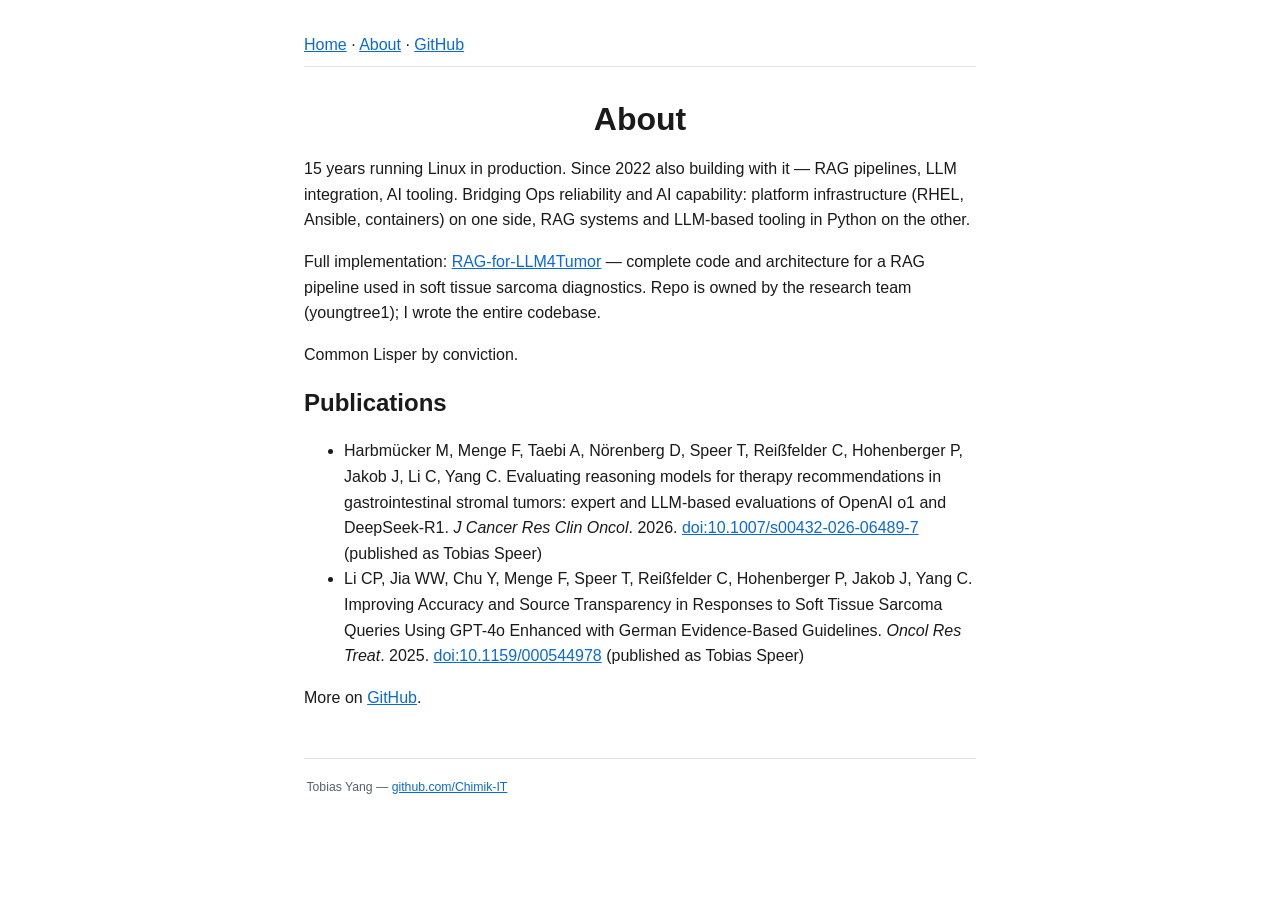
==== about.html @ 1f12d6f7 "Update display name to Tobias Yang Existing publication citations keep the CrossRef record as-is (na" ====
<?xml version="1.0" encoding="utf-8"?>
<!DOCTYPE html PUBLIC "-//W3C//DTD XHTML 1.0 Strict//EN"
"http://www.w3.org/TR/xhtml1/DTD/xhtml1-strict.dtd">
<html xmlns="http://www.w3.org/1999/xhtml" lang="en" xml:lang="en">
<head>
<!-- 2026-08-30 So. 15:56 -->
<meta http-equiv="Content-Type" content="text/html;charset=utf-8" />
<meta name="viewport" content="width=device-width, initial-scale=1" />
<title>About</title>
<meta name="author" content="Tobias Yang" />
<meta name="generator" content="Org Mode" />
<style type="text/css">
  #content { max-width: 60em; margin: auto; }
  .title  { text-align: center;
             margin-bottom: .2em; }
  .subtitle { text-align: center;
              font-size: medium;
              font-weight: bold;
              margin-top:0; }
  .todo   { font-family: monospace; color: red; }
  .done   { font-family: monospace; color: green; }
  .priority { font-family: monospace; color: orange; }
  .tag    { background-color: #eee; font-family: monospace;
            padding: 2px; font-size: 80%; font-weight: normal; }
  .timestamp { color: #bebebe; }
  .timestamp-kwd { color: #5f9ea0; }
  .org-right  { margin-left: auto; margin-right: 0px;  text-align: right; }
  .org-left   { margin-left: 0px;  margin-right: auto; text-align: left; }
  .org-center { margin-left: auto; margin-right: auto; text-align: center; }
  .underline { text-decoration: underline; }
  #postamble p, #preamble p { font-size: 90%; margin: .2em; }
  p.verse { margin-left: 3%; }
  pre {
    border: 1px solid #e6e6e6;
    border-radius: 3px;
    background-color: #f2f2f2;
    padding: 8pt;
    font-family: monospace;
    overflow: auto;
    margin: 1.2em;
  }
  pre.src {
    position: relative;
    overflow: auto;
  }
  pre.src:before {
    display: none;
    position: absolute;
    top: -8px;
    right: 12px;
    padding: 3px;
    color: #555;
    background-color: #f2f2f299;
  }
  pre.src:hover:before { display: inline; margin-top: 14px;}
  /* Languages per Org manual */
  pre.src-asymptote:before { content: 'Asymptote'; }
  pre.src-awk:before { content: 'Awk'; }
  pre.src-authinfo::before { content: 'Authinfo'; }
  pre.src-C:before { content: 'C'; }
  /* pre.src-C++ doesn't work in CSS */
  pre.src-clojure:before { content: 'Clojure'; }
  pre.src-css:before { content: 'CSS'; }
  pre.src-D:before { content: 'D'; }
  pre.src-ditaa:before { content: 'ditaa'; }
  pre.src-dot:before { content: 'Graphviz'; }
  pre.src-calc:before { content: 'Emacs Calc'; }
  pre.src-emacs-lisp:before { content: 'Emacs Lisp'; }
  pre.src-fortran:before { content: 'Fortran'; }
  pre.src-gnuplot:before { content: 'gnuplot'; }
  pre.src-haskell:before { content: 'Haskell'; }
  pre.src-hledger:before { content: 'hledger'; }
  pre.src-java:before { content: 'Java'; }
  pre.src-js:before { content: 'Javascript'; }
  pre.src-latex:before { content: 'LaTeX'; }
  pre.src-ledger:before { content: 'Ledger'; }
  pre.src-lisp:before { content: 'Lisp'; }
  pre.src-lilypond:before { content: 'Lilypond'; }
  pre.src-lua:before { content: 'Lua'; }
  pre.src-matlab:before { content: 'MATLAB'; }
  pre.src-mscgen:before { content: 'Mscgen'; }
  pre.src-ocaml:before { content: 'Objective Caml'; }
  pre.src-octave:before { content: 'Octave'; }
  pre.src-org:before { content: 'Org mode'; }
  pre.src-oz:before { content: 'OZ'; }
  pre.src-plantuml:before { content: 'Plantuml'; }
  pre.src-processing:before { content: 'Processing.js'; }
  pre.src-python:before { content: 'Python'; }
  pre.src-R:before { content: 'R'; }
  pre.src-ruby:before { content: 'Ruby'; }
  pre.src-sass:before { content: 'Sass'; }
  pre.src-scheme:before { content: 'Scheme'; }
  pre.src-screen:before { content: 'Gnu Screen'; }
  pre.src-sed:before { content: 'Sed'; }
  pre.src-sh:before { content: 'shell'; }
  pre.src-sql:before { content: 'SQL'; }
  pre.src-sqlite:before { content: 'SQLite'; }
  /* additional languages in org.el's org-babel-load-languages alist */
  pre.src-forth:before { content: 'Forth'; }
  pre.src-io:before { content: 'IO'; }
  pre.src-J:before { content: 'J'; }
  pre.src-makefile:before { content: 'Makefile'; }
  pre.src-maxima:before { content: 'Maxima'; }
  pre.src-perl:before { content: 'Perl'; }
  pre.src-picolisp:before { content: 'Pico Lisp'; }
  pre.src-scala:before { content: 'Scala'; }
  pre.src-shell:before { content: 'Shell Script'; }
  pre.src-ebnf2ps:before { content: 'ebfn2ps'; }
  /* additional language identifiers per "defun org-babel-execute"
       in ob-*.el */
  pre.src-cpp:before  { content: 'C++'; }
  pre.src-abc:before  { content: 'ABC'; }
  pre.src-coq:before  { content: 'Coq'; }
  pre.src-groovy:before  { content: 'Groovy'; }
  /* additional language identifiers from org-babel-shell-names in
     ob-shell.el: ob-shell is the only babel language using a lambda to put
     the execution function name together. */
  pre.src-bash:before  { content: 'bash'; }
  pre.src-csh:before  { content: 'csh'; }
  pre.src-ash:before  { content: 'ash'; }
  pre.src-dash:before  { content: 'dash'; }
  pre.src-ksh:before  { content: 'ksh'; }
  pre.src-mksh:before  { content: 'mksh'; }
  pre.src-posh:before  { content: 'posh'; }
  /* Additional Emacs modes also supported by the LaTeX listings package */
  pre.src-ada:before { content: 'Ada'; }
  pre.src-asm:before { content: 'Assembler'; }
  pre.src-caml:before { content: 'Caml'; }
  pre.src-delphi:before { content: 'Delphi'; }
  pre.src-html:before { content: 'HTML'; }
  pre.src-idl:before { content: 'IDL'; }
  pre.src-mercury:before { content: 'Mercury'; }
  pre.src-metapost:before { content: 'MetaPost'; }
  pre.src-modula-2:before { content: 'Modula-2'; }
  pre.src-pascal:before { content: 'Pascal'; }
  pre.src-ps:before { content: 'PostScript'; }
  pre.src-prolog:before { content: 'Prolog'; }
  pre.src-simula:before { content: 'Simula'; }
  pre.src-tcl:before { content: 'tcl'; }
  pre.src-tex:before { content: 'TeX'; }
  pre.src-plain-tex:before { content: 'Plain TeX'; }
  pre.src-verilog:before { content: 'Verilog'; }
  pre.src-vhdl:before { content: 'VHDL'; }
  pre.src-xml:before { content: 'XML'; }
  pre.src-nxml:before { content: 'XML'; }
  /* add a generic configuration mode; LaTeX export needs an additional
     (add-to-list 'org-latex-listings-langs '(conf " ")) in .emacs */
  pre.src-conf:before { content: 'Configuration File'; }

  table { border-collapse:collapse; }
  caption.t-above { caption-side: top; }
  caption.t-bottom { caption-side: bottom; }
  td, th { vertical-align:top;  }
  th.org-right  { text-align: center;  }
  th.org-left   { text-align: center;   }
  th.org-center { text-align: center; }
  td.org-right  { text-align: right;  }
  td.org-left   { text-align: left;   }
  td.org-center { text-align: center; }
  dt { font-weight: bold; }
  .footpara { display: inline; }
  .footdef  { margin-bottom: 1em; }
  .figure { padding: 1em; }
  .figure p { text-align: center; }
  .equation-container {
    display: table;
    text-align: center;
    width: 100%;
  }
  .equation {
    vertical-align: middle;
  }
  .equation-label {
    display: table-cell;
    text-align: right;
    vertical-align: middle;
  }
  .inlinetask {
    padding: 10px;
    border: 2px solid gray;
    margin: 10px;
    background: #ffffcc;
  }
  #org-div-home-and-up
   { text-align: right; font-size: 70%; white-space: nowrap; }
  textarea { overflow-x: auto; }
  .linenr { font-size: smaller }
  .code-highlighted { background-color: #ffff00; }
  .org-info-js_info-navigation { border-style: none; }
  #org-info-js_console-label
    { font-size: 10px; font-weight: bold; white-space: nowrap; }
  .org-info-js_search-highlight
    { background-color: #ffff00; color: #000000; font-weight: bold; }
  .org-svg { }
</style>
<link rel="stylesheet" href="static/css/style.css" type="text/css"/>
</head>
<body>
<div id="preamble" class="status">
<nav class="howto-nav"><a href="index.html">Home</a> · <a href="about.html">About</a> · <a href="https://github.com/Chimik-IT">GitHub</a></nav>
</div>
<div id="content" class="content">
<h1 class="title">About</h1>
<p>
15 years running Linux in production. Since 2022 also building with it —
RAG pipelines, LLM integration, AI tooling. Bridging Ops reliability and
AI capability: platform infrastructure (RHEL, Ansible, containers) on one
side, RAG systems and LLM-based tooling in Python on the other.
</p>

<p>
Full implementation: <a href="https://github.com/youngtree1/RAG-for-LLM4Tumor">RAG-for-LLM4Tumor</a> — complete code and architecture
for a RAG pipeline used in soft tissue sarcoma diagnostics. Repo is owned
by the research team (youngtree1); I wrote the entire codebase.
</p>

<p>
Common Lisper by conviction.
</p>
<div id="outline-container-orgf8c1958" class="outline-2">
<h2 id="orgf8c1958">Publications</h2>
<div class="outline-text-2" id="text-orgf8c1958">
<ul class="org-ul">
<li>Harbmücker M, Menge F, Taebi A, Nörenberg D, Speer T, Reißfelder C,
Hohenberger P, Jakob J, Li C, Yang C. Evaluating reasoning models for
therapy recommendations in gastrointestinal stromal tumors: expert and
LLM-based evaluations of OpenAI o1 and DeepSeek-R1. <i>J Cancer Res Clin
Oncol</i>. 2026. <a href="https://doi.org/10.1007/s00432-026-06489-7">doi:10.1007/s00432-026-06489-7</a> (published as Tobias
Speer)</li>

<li>Li CP, Jia WW, Chu Y, Menge F, Speer T, Reißfelder C, Hohenberger P,
Jakob J, Yang C. Improving Accuracy and Source Transparency in
Responses to Soft Tissue Sarcoma Queries Using GPT-4o Enhanced with
German Evidence-Based Guidelines. <i>Oncol Res Treat</i>. 2025.
<a href="https://doi.org/10.1159/000544978">doi:10.1159/000544978</a> (published as Tobias Speer)</li>
</ul>

<p>
More on <a href="https://github.com/Chimik-IT">GitHub</a>.
</p>
</div>
</div>
</div>
<div id="postamble" class="status">
<p>Tobias Yang — <a href="https://github.com/Chimik-IT">github.com/Chimik-IT</a></p>
</div>
</body>
</html>
---- static/css/style.css ----
body {
  max-width: 42rem;
  margin: 2rem auto;
  padding: 0 1rem;
  font-family: -apple-system, BlinkMacSystemFont, "Segoe UI", sans-serif;
  line-height: 1.6;
  color: #1a1a1a;
}

a { color: #0969da; }
a:hover { text-decoration: underline; }

pre, code {
  font-family: ui-monospace, "SF Mono", Menlo, monospace;
  font-size: 0.9em;
}

pre {
  background: #f6f8fa;
  padding: 0.8rem;
  overflow-x: auto;
  border-radius: 6px;
}

nav.howto-nav {
  margin-bottom: 2rem;
  padding-bottom: 0.5rem;
  border-bottom: 1px solid #e1e4e8;
}

#postamble {
  margin-top: 3rem;
  padding-top: 1rem;
  border-top: 1px solid #e1e4e8;
  font-size: 0.85em;
  color: #57606a;
}

h1, h2, h3 { line-height: 1.3; }

#content { margin-top: 1rem; }
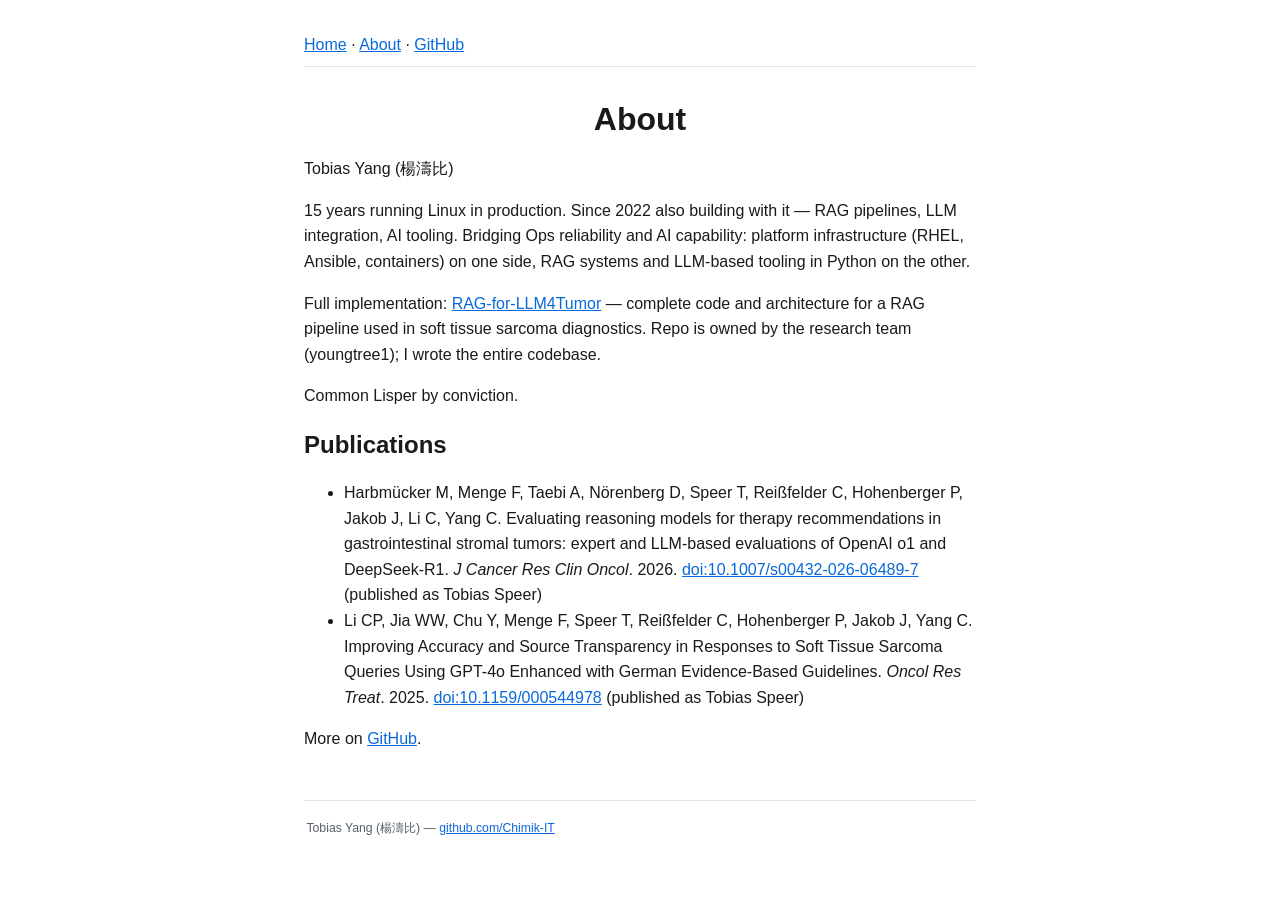
==== commit 3766e3a1: "Add Chinese name 楊濤比" ====
--- a/about.html
+++ b/about.html
@@ -3,7 +3,7 @@
 "http://www.w3.org/TR/xhtml1/DTD/xhtml1-strict.dtd">
 <html xmlns="http://www.w3.org/1999/xhtml" lang="en" xml:lang="en">
 <head>
-<!-- 2026-08-30 So. 15:56 -->
+<!-- 2026-08-30 So. 15:58 -->
 <meta http-equiv="Content-Type" content="text/html;charset=utf-8" />
 <meta name="viewport" content="width=device-width, initial-scale=1" />
 <title>About</title>
@@ -202,6 +202,10 @@
 <div id="content" class="content">
 <h1 class="title">About</h1>
 <p>
+Tobias Yang (楊濤比)
+</p>
+
+<p>
 15 years running Linux in production. Since 2022 also building with it —
 RAG pipelines, LLM integration, AI tooling. Bridging Ops reliability and
 AI capability: platform infrastructure (RHEL, Ansible, containers) on one
@@ -217,9 +221,9 @@
 <p>
 Common Lisper by conviction.
 </p>
-<div id="outline-container-orgf8c1958" class="outline-2">
-<h2 id="orgf8c1958">Publications</h2>
-<div class="outline-text-2" id="text-orgf8c1958">
+<div id="outline-container-org5333cc4" class="outline-2">
+<h2 id="org5333cc4">Publications</h2>
+<div class="outline-text-2" id="text-org5333cc4">
 <ul class="org-ul">
 <li>Harbmücker M, Menge F, Taebi A, Nörenberg D, Speer T, Reißfelder C,
 Hohenberger P, Jakob J, Li C, Yang C. Evaluating reasoning models for
@@ -242,7 +246,7 @@
 </div>
 </div>
 <div id="postamble" class="status">
-<p>Tobias Yang — <a href="https://github.com/Chimik-IT">github.com/Chimik-IT</a></p>
+<p>Tobias Yang (楊濤比) — <a href="https://github.com/Chimik-IT">github.com/Chimik-IT</a></p>
 </div>
 </body>
 </html>
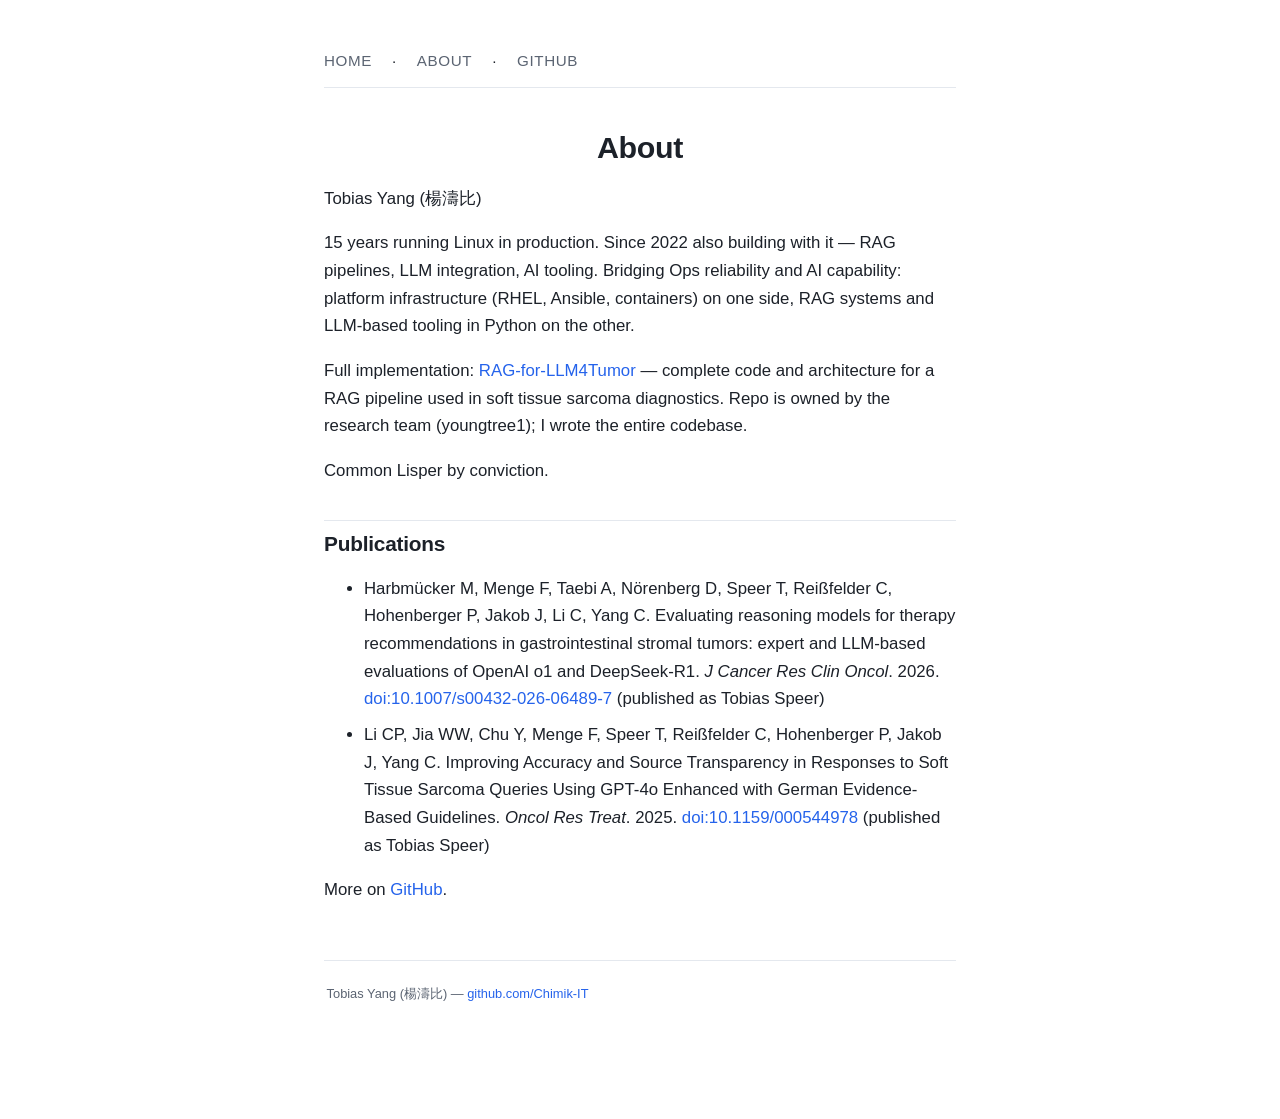
==== commit 09d2fffb: "Restyle site: dark mode, tighter typography, favicon, dated sitemap CSS moves to custom properties w" ====
--- a/about.html
+++ b/about.html
@@ -3,7 +3,7 @@
 "http://www.w3.org/TR/xhtml1/DTD/xhtml1-strict.dtd">
 <html xmlns="http://www.w3.org/1999/xhtml" lang="en" xml:lang="en">
 <head>
-<!-- 2026-08-30 So. 15:58 -->
+<!-- 2026-08-30 So. 16:02 -->
 <meta http-equiv="Content-Type" content="text/html;charset=utf-8" />
 <meta name="viewport" content="width=device-width, initial-scale=1" />
 <title>About</title>
@@ -193,7 +193,7 @@
     { background-color: #ffff00; color: #000000; font-weight: bold; }
   .org-svg { }
 </style>
-<link rel="stylesheet" href="static/css/style.css" type="text/css"/>
+<link rel="stylesheet" href="static/css/style.css" type="text/css"/><link rel="icon" href="data:image/svg+xml,%3Csvg xmlns='http://www.w3.org/2000/svg' viewBox='0 0 32 32'%3E%3Crect width='32' height='32' rx='7' fill='%232563eb'/%3E%3Ctext x='16' y='23' font-family='monospace' font-size='18' font-weight='bold' fill='white' text-anchor='middle'%3EC%3C/text%3E%3C/svg%3E"/>
 </head>
 <body>
 <div id="preamble" class="status">
@@ -221,9 +221,9 @@
 <p>
 Common Lisper by conviction.
 </p>
-<div id="outline-container-org5333cc4" class="outline-2">
-<h2 id="org5333cc4">Publications</h2>
-<div class="outline-text-2" id="text-org5333cc4">
+<div id="outline-container-org72b5da2" class="outline-2">
+<h2 id="org72b5da2">Publications</h2>
+<div class="outline-text-2" id="text-org72b5da2">
 <ul class="org-ul">
 <li>Harbmücker M, Menge F, Taebi A, Nörenberg D, Speer T, Reißfelder C,
 Hohenberger P, Jakob J, Li C, Yang C. Evaluating reasoning models for
--- a/static/css/style.css
+++ b/static/css/style.css
@@ -1,41 +1,117 @@
+:root {
+  --bg: #ffffff;
+  --fg: #1c2129;
+  --muted: #5b6472;
+  --border: #e4e8ee;
+  --accent: #2563eb;
+  --code-bg: #f4f6f9;
+}
+
+@media (prefers-color-scheme: dark) {
+  :root {
+    --bg: #14171c;
+    --fg: #e6e9ef;
+    --muted: #9aa4b2;
+    --border: #2a2f38;
+    --accent: #6ea8fe;
+    --code-bg: #1b1f26;
+  }
+}
+
+* { box-sizing: border-box; }
+
 body {
   max-width: 42rem;
-  margin: 2rem auto;
-  padding: 0 1rem;
+  margin: 3rem auto;
+  padding: 0 1.25rem 4rem;
   font-family: -apple-system, BlinkMacSystemFont, "Segoe UI", sans-serif;
-  line-height: 1.6;
-  color: #1a1a1a;
+  line-height: 1.65;
+  font-size: 1.05rem;
+  color: var(--fg);
+  background: var(--bg);
 }
 
-a { color: #0969da; }
+a { color: var(--accent); text-decoration: none; }
 a:hover { text-decoration: underline; }
+
+h1, h2, h3 {
+  line-height: 1.3;
+  letter-spacing: -0.01em;
+}
+
+h1.title {
+  font-size: 1.9rem;
+  margin-bottom: 0.3rem;
+}
+
+h2 {
+  font-size: 1.3rem;
+  margin-top: 2.2rem;
+  padding-top: 0.6rem;
+  border-top: 1px solid var(--border);
+}
 
 pre, code {
   font-family: ui-monospace, "SF Mono", Menlo, monospace;
-  font-size: 0.9em;
+  font-size: 0.88em;
 }
 
 pre {
-  background: #f6f8fa;
-  padding: 0.8rem;
+  background: var(--code-bg);
+  border: 1px solid var(--border);
+  padding: 0.9rem 1rem;
   overflow-x: auto;
-  border-radius: 6px;
+  border-radius: 8px;
 }
 
-nav.howto-nav {
-  margin-bottom: 2rem;
-  padding-bottom: 0.5rem;
-  border-bottom: 1px solid #e1e4e8;
+code {
+  background: var(--code-bg);
+  padding: 0.1em 0.35em;
+  border-radius: 4px;
 }
 
-#postamble {
-  margin-top: 3rem;
-  padding-top: 1rem;
-  border-top: 1px solid #e1e4e8;
-  font-size: 0.85em;
-  color: #57606a;
+pre code { background: none; padding: 0; }
+
+nav.howto-nav {
+  display: flex;
+  gap: 1.25rem;
+  margin-bottom: 2.5rem;
+  padding-bottom: 0.9rem;
+  border-bottom: 1px solid var(--border);
+  font-size: 0.95rem;
+  text-transform: uppercase;
+  letter-spacing: 0.04em;
 }
 
-h1, h2, h3 { line-height: 1.3; }
+nav.howto-nav a { color: var(--muted); }
+nav.howto-nav a:hover { color: var(--accent); text-decoration: none; }
+
+#postamble {
+  margin-top: 3.5rem;
+  padding-top: 1.2rem;
+  border-top: 1px solid var(--border);
+  font-size: 0.85em;
+  color: var(--muted);
+}
 
 #content { margin-top: 1rem; }
+
+#table-of-contents {
+  background: var(--code-bg);
+  border: 1px solid var(--border);
+  border-radius: 8px;
+  padding: 0.9rem 1.4rem;
+  margin: 1.5rem 0 2rem;
+  font-size: 0.92rem;
+}
+
+#table-of-contents ul { margin: 0.3rem 0; }
+
+ul.org-ul li { margin: 0.5rem 0; }
+
+blockquote {
+  border-left: 3px solid var(--accent);
+  margin-left: 0;
+  padding-left: 1rem;
+  color: var(--muted);
+}
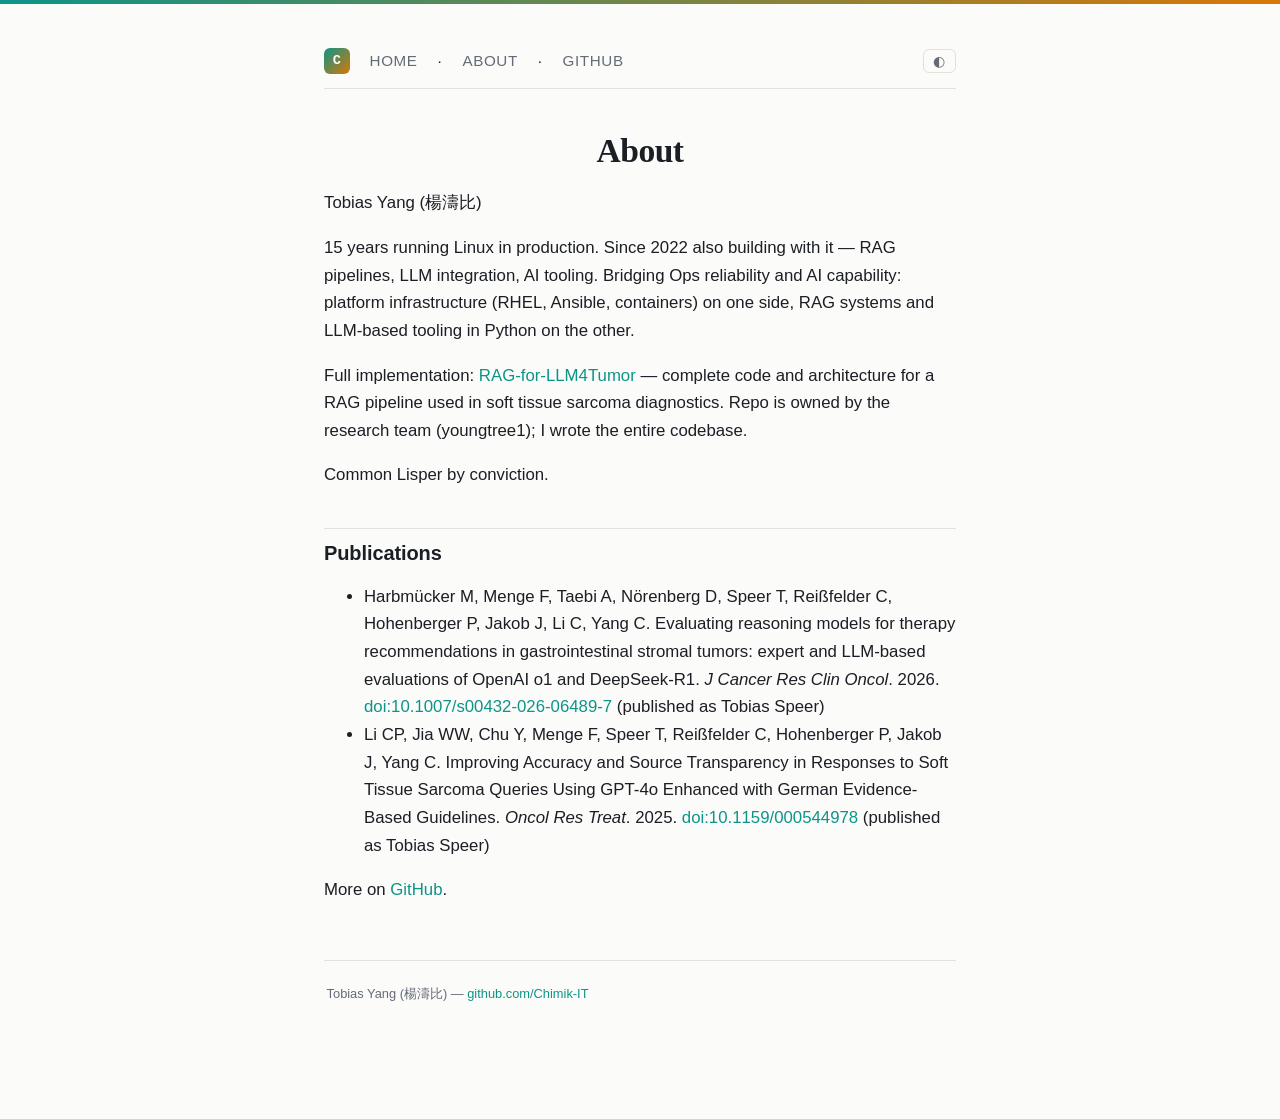
==== commit 6fdb714e: "Manual dark-mode toggle + heavier restyle Toggle button in nav overrides prefers-color-scheme via da" ====
--- a/about.html
+++ b/about.html
@@ -3,7 +3,7 @@
 "http://www.w3.org/TR/xhtml1/DTD/xhtml1-strict.dtd">
 <html xmlns="http://www.w3.org/1999/xhtml" lang="en" xml:lang="en">
 <head>
-<!-- 2026-08-30 So. 16:02 -->
+<!-- 2026-08-30 So. 16:09 -->
 <meta http-equiv="Content-Type" content="text/html;charset=utf-8" />
 <meta name="viewport" content="width=device-width, initial-scale=1" />
 <title>About</title>
@@ -193,11 +193,11 @@
     { background-color: #ffff00; color: #000000; font-weight: bold; }
   .org-svg { }
 </style>
-<link rel="stylesheet" href="static/css/style.css" type="text/css"/><link rel="icon" href="data:image/svg+xml,%3Csvg xmlns='http://www.w3.org/2000/svg' viewBox='0 0 32 32'%3E%3Crect width='32' height='32' rx='7' fill='%232563eb'/%3E%3Ctext x='16' y='23' font-family='monospace' font-size='18' font-weight='bold' fill='white' text-anchor='middle'%3EC%3C/text%3E%3C/svg%3E"/>
+<link rel="stylesheet" href="static/css/style.css" type="text/css"/><link rel="icon" href="data:image/svg+xml,%3Csvg xmlns='http://www.w3.org/2000/svg' viewBox='0 0 32 32'%3E%3Crect width='32' height='32' rx='7' fill='%232563eb'/%3E%3Ctext x='16' y='23' font-family='monospace' font-size='18' font-weight='bold' fill='white' text-anchor='middle'%3EC%3C/text%3E%3C/svg%3E"/><script>(function(){var t=localStorage.getItem('theme');if(t)document.documentElement.setAttribute('data-theme',t);})();</script>
 </head>
 <body>
 <div id="preamble" class="status">
-<nav class="howto-nav"><a href="index.html">Home</a> · <a href="about.html">About</a> · <a href="https://github.com/Chimik-IT">GitHub</a></nav>
+<nav class="howto-nav"><a href="index.html" class="logo">C</a><a href="index.html">Home</a> · <a href="about.html">About</a> · <a href="https://github.com/Chimik-IT">GitHub</a><button id="theme-toggle" aria-label="Toggle color theme">◐</button></nav>
 </div>
 <div id="content" class="content">
 <h1 class="title">About</h1>
@@ -221,9 +221,9 @@
 <p>
 Common Lisper by conviction.
 </p>
-<div id="outline-container-org72b5da2" class="outline-2">
-<h2 id="org72b5da2">Publications</h2>
-<div class="outline-text-2" id="text-org72b5da2">
+<div id="outline-container-org6b0e96e" class="outline-2">
+<h2 id="org6b0e96e">Publications</h2>
+<div class="outline-text-2" id="text-org6b0e96e">
 <ul class="org-ul">
 <li>Harbmücker M, Menge F, Taebi A, Nörenberg D, Speer T, Reißfelder C,
 Hohenberger P, Jakob J, Li C, Yang C. Evaluating reasoning models for
@@ -246,7 +246,7 @@
 </div>
 </div>
 <div id="postamble" class="status">
-<p>Tobias Yang (楊濤比) — <a href="https://github.com/Chimik-IT">github.com/Chimik-IT</a></p>
+<p>Tobias Yang (楊濤比) — <a href="https://github.com/Chimik-IT">github.com/Chimik-IT</a></p><script>(function(){var b=document.getElementById('theme-toggle');if(!b)return;function apply(t){document.documentElement.setAttribute('data-theme',t);}b.addEventListener('click',function(){var sys=window.matchMedia('(prefers-color-scheme: dark)').matches?'dark':'light';var now=document.documentElement.getAttribute('data-theme')||sys;var next=now==='dark'?'light':'dark';apply(next);localStorage.setItem('theme',next);});})();</script>
 </div>
 </body>
 </html>
--- a/static/css/style.css
+++ b/static/css/style.css
@@ -1,24 +1,38 @@
 :root {
-  --bg: #ffffff;
-  --fg: #1c2129;
-  --muted: #5b6472;
-  --border: #e4e8ee;
-  --accent: #2563eb;
-  --code-bg: #f4f6f9;
+  --bg: #fbfbf9;
+  --fg: #1b1e24;
+  --muted: #656b76;
+  --border: #e3e1db;
+  --accent: #0d9488;
+  --accent-2: #d97706;
+  --code-bg: #f2f1ec;
 }
 
 @media (prefers-color-scheme: dark) {
-  :root {
-    --bg: #14171c;
-    --fg: #e6e9ef;
-    --muted: #9aa4b2;
-    --border: #2a2f38;
-    --accent: #6ea8fe;
-    --code-bg: #1b1f26;
+  :root:not([data-theme="light"]) {
+    --bg: #14161a;
+    --fg: #e8e6e1;
+    --muted: #96938c;
+    --border: #292c31;
+    --accent: #2dd4bf;
+    --accent-2: #fbbf24;
+    --code-bg: #1b1e23;
   }
 }
 
+:root[data-theme="dark"] {
+  --bg: #14161a;
+  --fg: #e8e6e1;
+  --muted: #96938c;
+  --border: #292c31;
+  --accent: #2dd4bf;
+  --accent-2: #fbbf24;
+  --code-bg: #1b1e23;
+}
+
 * { box-sizing: border-box; }
+
+html { scroll-behavior: smooth; }
 
 body {
   max-width: 42rem;
@@ -29,26 +43,42 @@
   font-size: 1.05rem;
   color: var(--fg);
   background: var(--bg);
-}
+  transition: background-color .2s ease, color .2s ease;
+}
+
+body::before {
+  content: "";
+  position: fixed;
+  top: 0; left: 0; right: 0;
+  height: 4px;
+  background: linear-gradient(90deg, var(--accent), var(--accent-2));
+}
+
+::selection { background: var(--accent); color: var(--bg); }
 
 a { color: var(--accent); text-decoration: none; }
 a:hover { text-decoration: underline; }
 
-h1, h2, h3 {
-  line-height: 1.3;
-  letter-spacing: -0.01em;
-}
+a:focus-visible, button:focus-visible {
+  outline: 2px solid var(--accent);
+  outline-offset: 2px;
+}
+
+h1, h2, h3 { line-height: 1.3; }
 
 h1.title {
-  font-size: 1.9rem;
+  font-family: ui-serif, Georgia, "Iowan Old Style", serif;
+  font-size: 2.1rem;
+  letter-spacing: -0.015em;
   margin-bottom: 0.3rem;
 }
 
 h2 {
-  font-size: 1.3rem;
-  margin-top: 2.2rem;
-  padding-top: 0.6rem;
+  font-size: 1.25rem;
+  margin-top: 2.4rem;
+  padding-top: 0.7rem;
   border-top: 1px solid var(--border);
+  letter-spacing: -0.005em;
 }
 
 pre, code {
@@ -59,9 +89,10 @@
 pre {
   background: var(--code-bg);
   border: 1px solid var(--border);
+  border-left: 3px solid var(--accent);
   padding: 0.9rem 1rem;
   overflow-x: auto;
-  border-radius: 8px;
+  border-radius: 6px;
 }
 
 code {
@@ -74,8 +105,9 @@
 
 nav.howto-nav {
   display: flex;
+  align-items: center;
   gap: 1.25rem;
-  margin-bottom: 2.5rem;
+  margin: 1rem 0 2.5rem;
   padding-bottom: 0.9rem;
   border-bottom: 1px solid var(--border);
   font-size: 0.95rem;
@@ -85,6 +117,38 @@
 
 nav.howto-nav a { color: var(--muted); }
 nav.howto-nav a:hover { color: var(--accent); text-decoration: none; }
+
+.logo {
+  display: inline-flex;
+  align-items: center;
+  justify-content: center;
+  width: 1.6rem;
+  height: 1.6rem;
+  border-radius: 6px;
+  background: linear-gradient(135deg, var(--accent), var(--accent-2));
+  color: #fff !important;
+  font-family: ui-monospace, monospace;
+  font-weight: 700;
+  font-size: 0.85rem;
+  text-transform: none;
+  letter-spacing: normal;
+}
+
+#theme-toggle {
+  margin-left: auto;
+  background: none;
+  border: 1px solid var(--border);
+  border-radius: 6px;
+  color: var(--muted);
+  font-size: 0.85rem;
+  text-transform: none;
+  letter-spacing: normal;
+  padding: 0.2rem 0.6rem;
+  cursor: pointer;
+  font-family: inherit;
+}
+
+#theme-toggle:hover { color: var(--accent); border-color: var(--accent); }
 
 #postamble {
   margin-top: 3.5rem;
@@ -107,7 +171,26 @@
 
 #table-of-contents ul { margin: 0.3rem 0; }
 
-ul.org-ul li { margin: 0.5rem 0; }
+#content > ul.org-ul {
+  list-style: none;
+  padding: 0;
+}
+
+#content > ul.org-ul > li {
+  padding: 0.9rem 1.1rem;
+  margin: 0.6rem 0;
+  border: 1px solid var(--border);
+  border-radius: 10px;
+  transition: transform .15s ease, border-color .15s ease, background-color .15s ease;
+}
+
+#content > ul.org-ul > li:hover {
+  border-color: var(--accent);
+  background: var(--code-bg);
+  transform: translateX(4px);
+}
+
+#content > ul.org-ul > li a { font-weight: 600; text-decoration: none; }
 
 blockquote {
   border-left: 3px solid var(--accent);
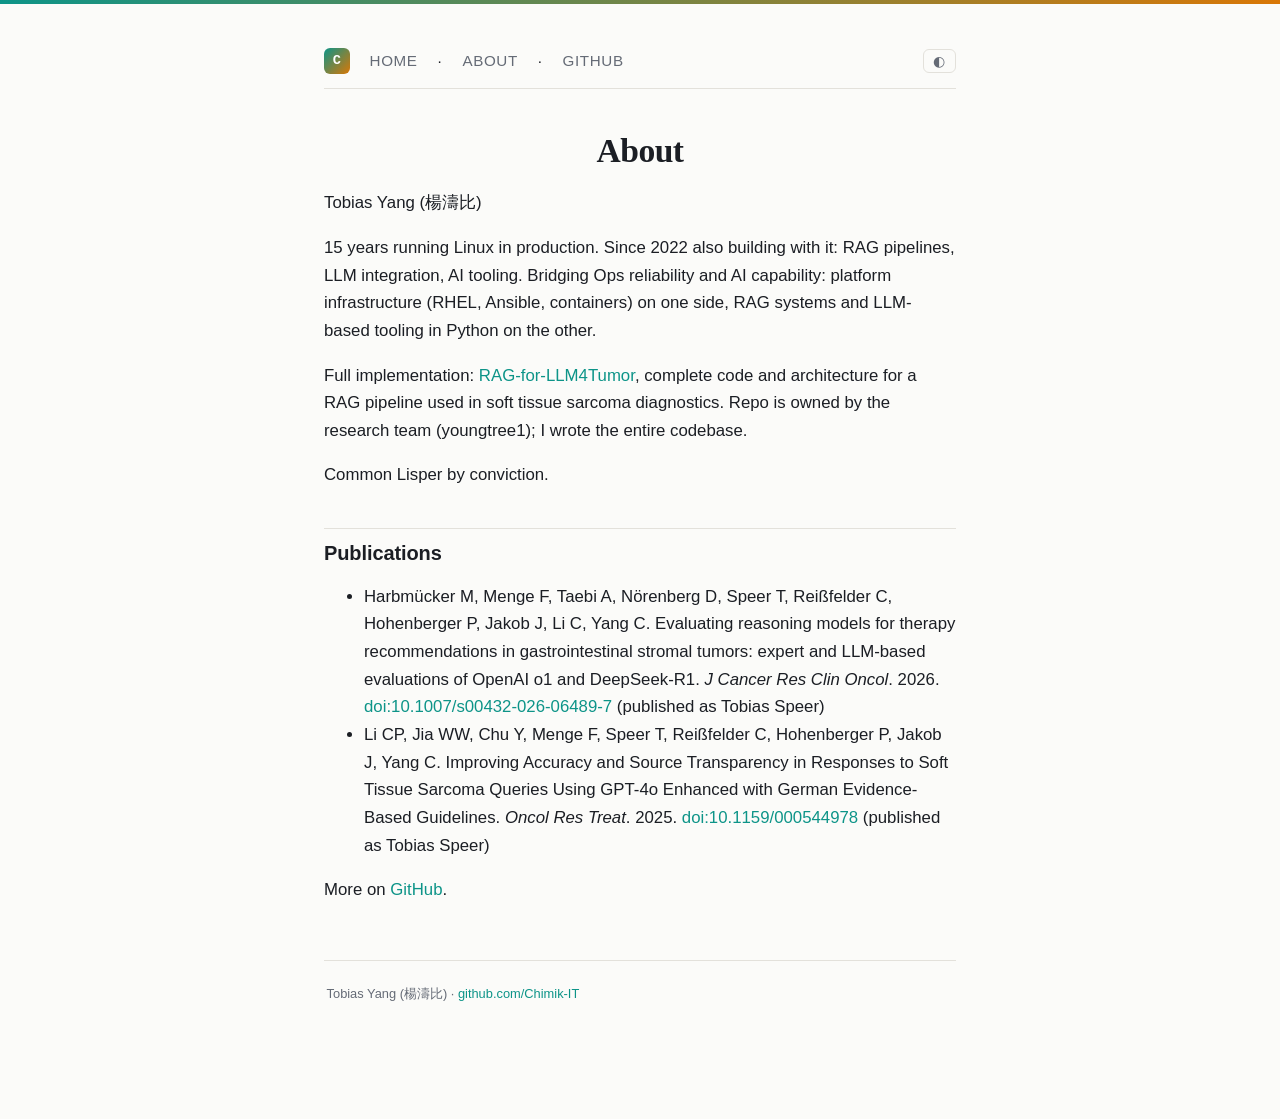
==== commit af0ac6a8: "Remove em dashes from all copy" ====
--- a/about.html
+++ b/about.html
@@ -3,7 +3,7 @@
 "http://www.w3.org/TR/xhtml1/DTD/xhtml1-strict.dtd">
 <html xmlns="http://www.w3.org/1999/xhtml" lang="en" xml:lang="en">
 <head>
-<!-- 2026-08-30 So. 16:09 -->
+<!-- 2026-08-30 So. 16:12 -->
 <meta http-equiv="Content-Type" content="text/html;charset=utf-8" />
 <meta name="viewport" content="width=device-width, initial-scale=1" />
 <title>About</title>
@@ -206,14 +206,14 @@
 </p>
 
 <p>
-15 years running Linux in production. Since 2022 also building with it —
+15 years running Linux in production. Since 2022 also building with it:
 RAG pipelines, LLM integration, AI tooling. Bridging Ops reliability and
 AI capability: platform infrastructure (RHEL, Ansible, containers) on one
 side, RAG systems and LLM-based tooling in Python on the other.
 </p>
 
 <p>
-Full implementation: <a href="https://github.com/youngtree1/RAG-for-LLM4Tumor">RAG-for-LLM4Tumor</a> — complete code and architecture
+Full implementation: <a href="https://github.com/youngtree1/RAG-for-LLM4Tumor">RAG-for-LLM4Tumor</a>, complete code and architecture
 for a RAG pipeline used in soft tissue sarcoma diagnostics. Repo is owned
 by the research team (youngtree1); I wrote the entire codebase.
 </p>
@@ -221,9 +221,9 @@
 <p>
 Common Lisper by conviction.
 </p>
-<div id="outline-container-org6b0e96e" class="outline-2">
-<h2 id="org6b0e96e">Publications</h2>
-<div class="outline-text-2" id="text-org6b0e96e">
+<div id="outline-container-org84e657e" class="outline-2">
+<h2 id="org84e657e">Publications</h2>
+<div class="outline-text-2" id="text-org84e657e">
 <ul class="org-ul">
 <li>Harbmücker M, Menge F, Taebi A, Nörenberg D, Speer T, Reißfelder C,
 Hohenberger P, Jakob J, Li C, Yang C. Evaluating reasoning models for
@@ -246,7 +246,7 @@
 </div>
 </div>
 <div id="postamble" class="status">
-<p>Tobias Yang (楊濤比) — <a href="https://github.com/Chimik-IT">github.com/Chimik-IT</a></p><script>(function(){var b=document.getElementById('theme-toggle');if(!b)return;function apply(t){document.documentElement.setAttribute('data-theme',t);}b.addEventListener('click',function(){var sys=window.matchMedia('(prefers-color-scheme: dark)').matches?'dark':'light';var now=document.documentElement.getAttribute('data-theme')||sys;var next=now==='dark'?'light':'dark';apply(next);localStorage.setItem('theme',next);});})();</script>
+<p>Tobias Yang (楊濤比) · <a href="https://github.com/Chimik-IT">github.com/Chimik-IT</a></p><script>(function(){var b=document.getElementById('theme-toggle');if(!b)return;function apply(t){document.documentElement.setAttribute('data-theme',t);}b.addEventListener('click',function(){var sys=window.matchMedia('(prefers-color-scheme: dark)').matches?'dark':'light';var now=document.documentElement.getAttribute('data-theme')||sys;var next=now==='dark'?'light':'dark';apply(next);localStorage.setItem('theme',next);});})();</script>
 </div>
 </body>
 </html>
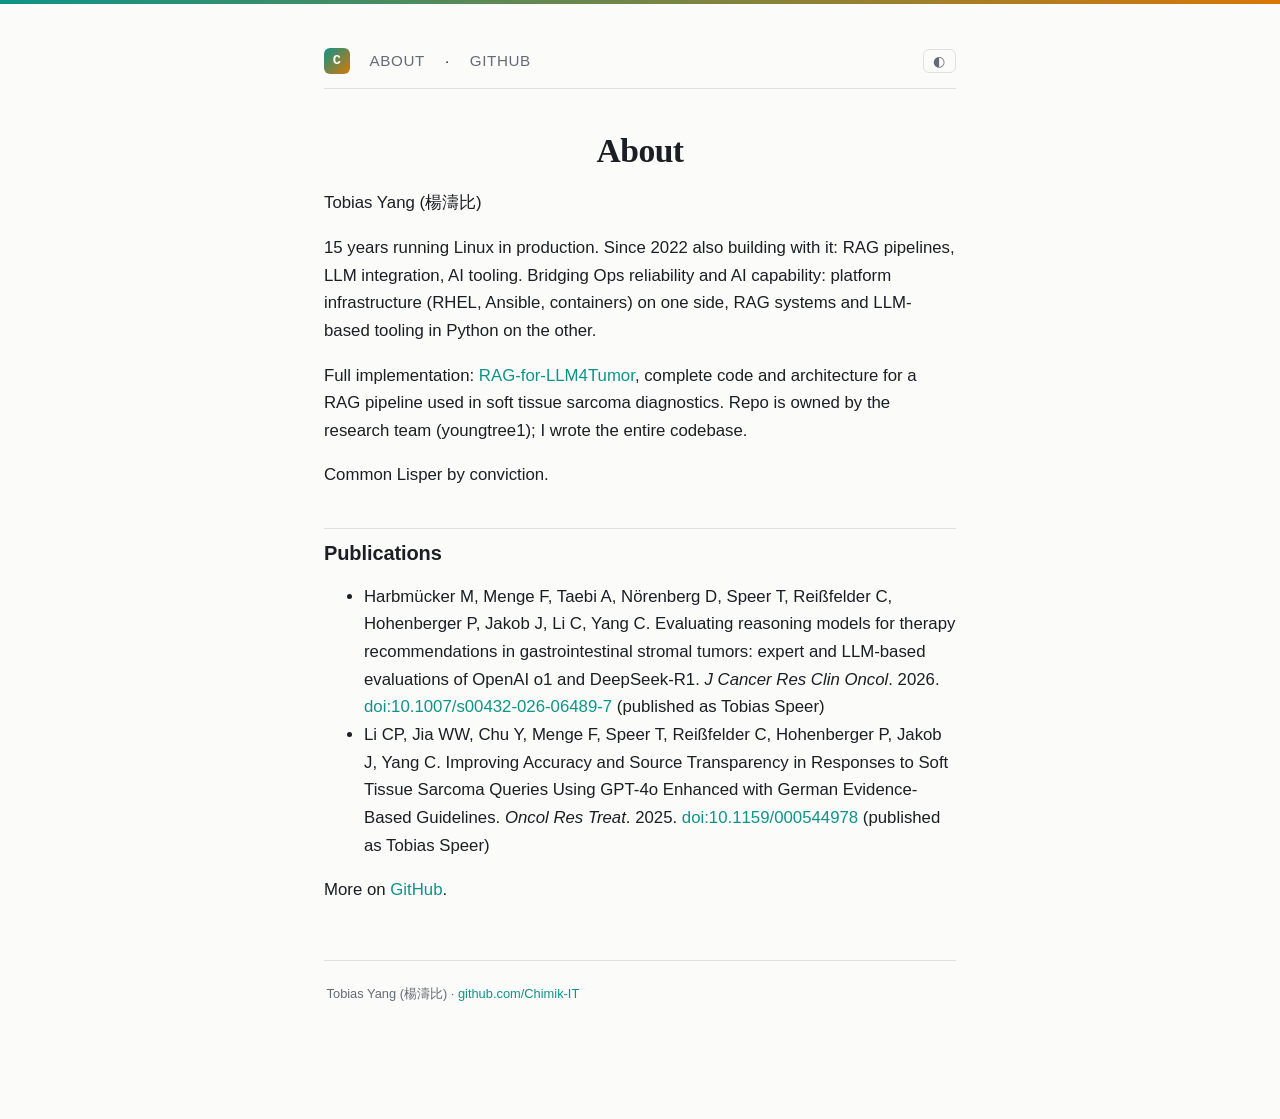
==== commit 3bee73a3: "Drop redundant Home text link, C badge is the sole home link Was confusing on the homepage itself: c" ====
--- a/about.html
+++ b/about.html
@@ -3,7 +3,7 @@
 "http://www.w3.org/TR/xhtml1/DTD/xhtml1-strict.dtd">
 <html xmlns="http://www.w3.org/1999/xhtml" lang="en" xml:lang="en">
 <head>
-<!-- 2026-08-30 So. 16:12 -->
+<!-- 2026-08-30 So. 16:14 -->
 <meta http-equiv="Content-Type" content="text/html;charset=utf-8" />
 <meta name="viewport" content="width=device-width, initial-scale=1" />
 <title>About</title>
@@ -197,7 +197,7 @@
 </head>
 <body>
 <div id="preamble" class="status">
-<nav class="howto-nav"><a href="index.html" class="logo">C</a><a href="index.html">Home</a> · <a href="about.html">About</a> · <a href="https://github.com/Chimik-IT">GitHub</a><button id="theme-toggle" aria-label="Toggle color theme">◐</button></nav>
+<nav class="howto-nav"><a href="index.html" class="logo">C</a><a href="about.html">About</a> · <a href="https://github.com/Chimik-IT">GitHub</a><button id="theme-toggle" aria-label="Toggle color theme">◐</button></nav>
 </div>
 <div id="content" class="content">
 <h1 class="title">About</h1>
@@ -221,9 +221,9 @@
 <p>
 Common Lisper by conviction.
 </p>
-<div id="outline-container-org84e657e" class="outline-2">
-<h2 id="org84e657e">Publications</h2>
-<div class="outline-text-2" id="text-org84e657e">
+<div id="outline-container-orgdbbf4ed" class="outline-2">
+<h2 id="orgdbbf4ed">Publications</h2>
+<div class="outline-text-2" id="text-orgdbbf4ed">
 <ul class="org-ul">
 <li>Harbmücker M, Menge F, Taebi A, Nörenberg D, Speer T, Reißfelder C,
 Hohenberger P, Jakob J, Li C, Yang C. Evaluating reasoning models for
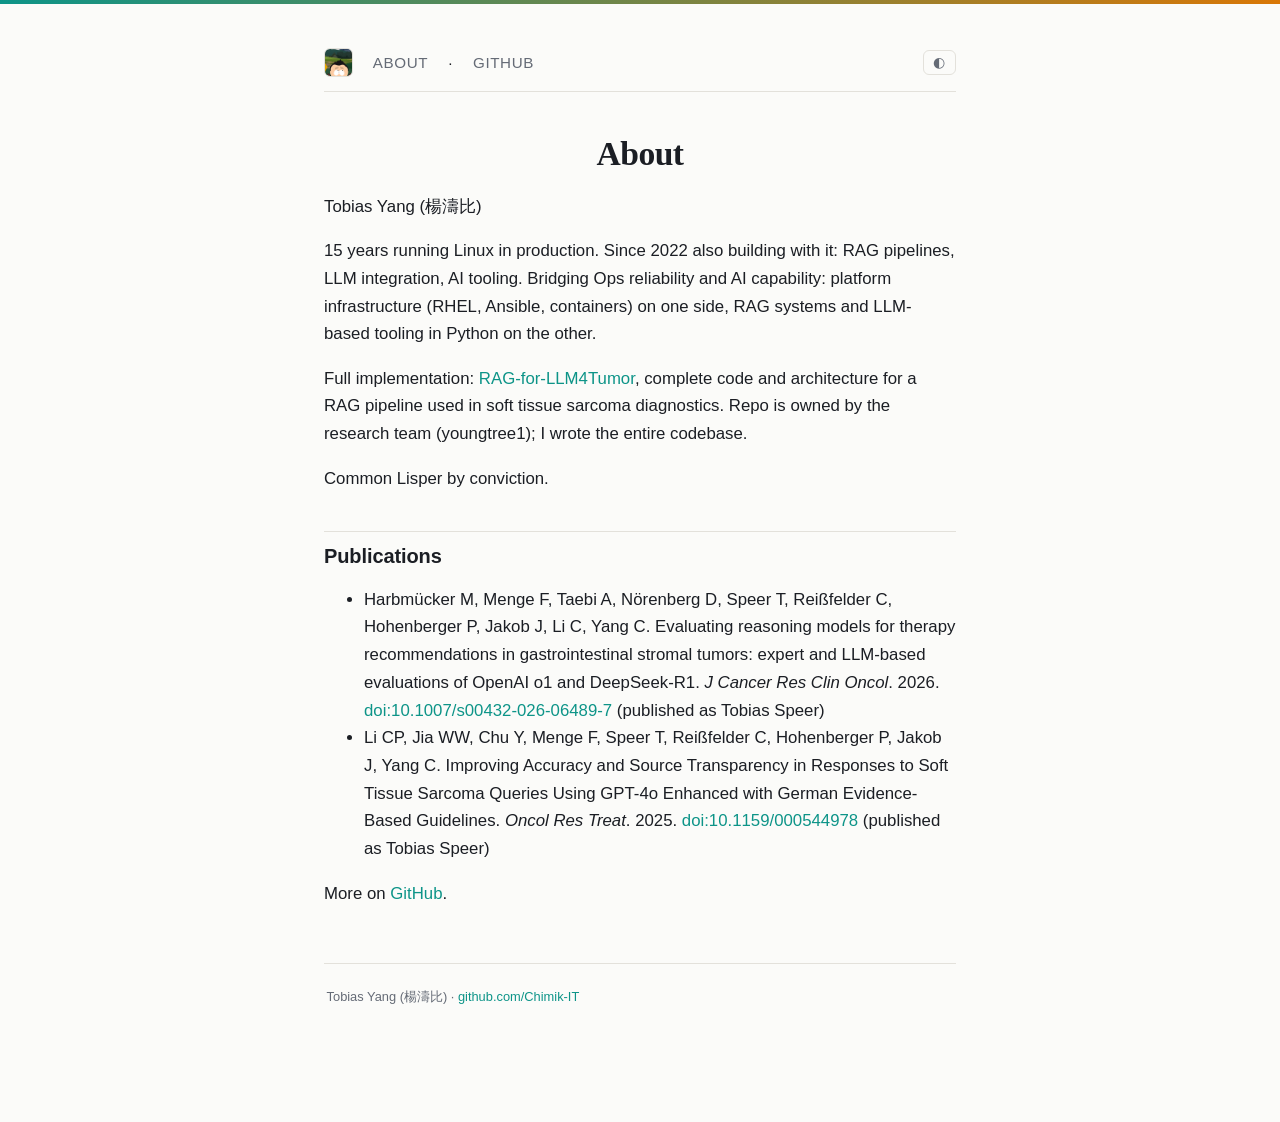
==== commit b156e2fe: "Nav logo badge now shows the avatar crop, not a plain C letter Reuses static/favicon.png so it match" ====
--- a/about.html
+++ b/about.html
@@ -3,7 +3,7 @@
 "http://www.w3.org/TR/xhtml1/DTD/xhtml1-strict.dtd">
 <html xmlns="http://www.w3.org/1999/xhtml" lang="en" xml:lang="en">
 <head>
-<!-- 2026-08-30 So. 16:14 -->
+<!-- 2026-08-30 So. 16:22 -->
 <meta http-equiv="Content-Type" content="text/html;charset=utf-8" />
 <meta name="viewport" content="width=device-width, initial-scale=1" />
 <title>About</title>
@@ -193,11 +193,11 @@
     { background-color: #ffff00; color: #000000; font-weight: bold; }
   .org-svg { }
 </style>
-<link rel="stylesheet" href="static/css/style.css" type="text/css"/><link rel="icon" href="data:image/svg+xml,%3Csvg xmlns='http://www.w3.org/2000/svg' viewBox='0 0 32 32'%3E%3Crect width='32' height='32' rx='7' fill='%232563eb'/%3E%3Ctext x='16' y='23' font-family='monospace' font-size='18' font-weight='bold' fill='white' text-anchor='middle'%3EC%3C/text%3E%3C/svg%3E"/><script>(function(){var t=localStorage.getItem('theme');if(t)document.documentElement.setAttribute('data-theme',t);})();</script>
+<link rel="stylesheet" href="static/css/style.css" type="text/css"/><link rel="icon" type="image/png" href="static/favicon.png"/><script>(function(){var t=localStorage.getItem('theme');if(t)document.documentElement.setAttribute('data-theme',t);})();</script>
 </head>
 <body>
 <div id="preamble" class="status">
-<nav class="howto-nav"><a href="index.html" class="logo">C</a><a href="about.html">About</a> · <a href="https://github.com/Chimik-IT">GitHub</a><button id="theme-toggle" aria-label="Toggle color theme">◐</button></nav>
+<nav class="howto-nav"><a href="index.html" class="logo"><img src="static/favicon.png" alt="Logo"/></a><a href="about.html">About</a> · <a href="https://github.com/Chimik-IT">GitHub</a><button id="theme-toggle" aria-label="Toggle color theme">◐</button></nav>
 </div>
 <div id="content" class="content">
 <h1 class="title">About</h1>
@@ -221,9 +221,9 @@
 <p>
 Common Lisper by conviction.
 </p>
-<div id="outline-container-orgdbbf4ed" class="outline-2">
-<h2 id="orgdbbf4ed">Publications</h2>
-<div class="outline-text-2" id="text-orgdbbf4ed">
+<div id="outline-container-orge41a3ef" class="outline-2">
+<h2 id="orge41a3ef">Publications</h2>
+<div class="outline-text-2" id="text-orge41a3ef">
 <ul class="org-ul">
 <li>Harbmücker M, Menge F, Taebi A, Nörenberg D, Speer T, Reißfelder C,
 Hohenberger P, Jakob J, Li C, Yang C. Evaluating reasoning models for
--- a/static/css/style.css
+++ b/static/css/style.css
@@ -120,18 +120,18 @@
 
 .logo {
   display: inline-flex;
-  align-items: center;
-  justify-content: center;
-  width: 1.6rem;
-  height: 1.6rem;
+  width: 1.8rem;
+  height: 1.8rem;
   border-radius: 6px;
-  background: linear-gradient(135deg, var(--accent), var(--accent-2));
-  color: #fff !important;
-  font-family: ui-monospace, monospace;
-  font-weight: 700;
-  font-size: 0.85rem;
-  text-transform: none;
-  letter-spacing: normal;
+  overflow: hidden;
+  border: 1px solid var(--border);
+}
+
+.logo img {
+  width: 100%;
+  height: 100%;
+  object-fit: cover;
+  display: block;
 }
 
 #theme-toggle {
